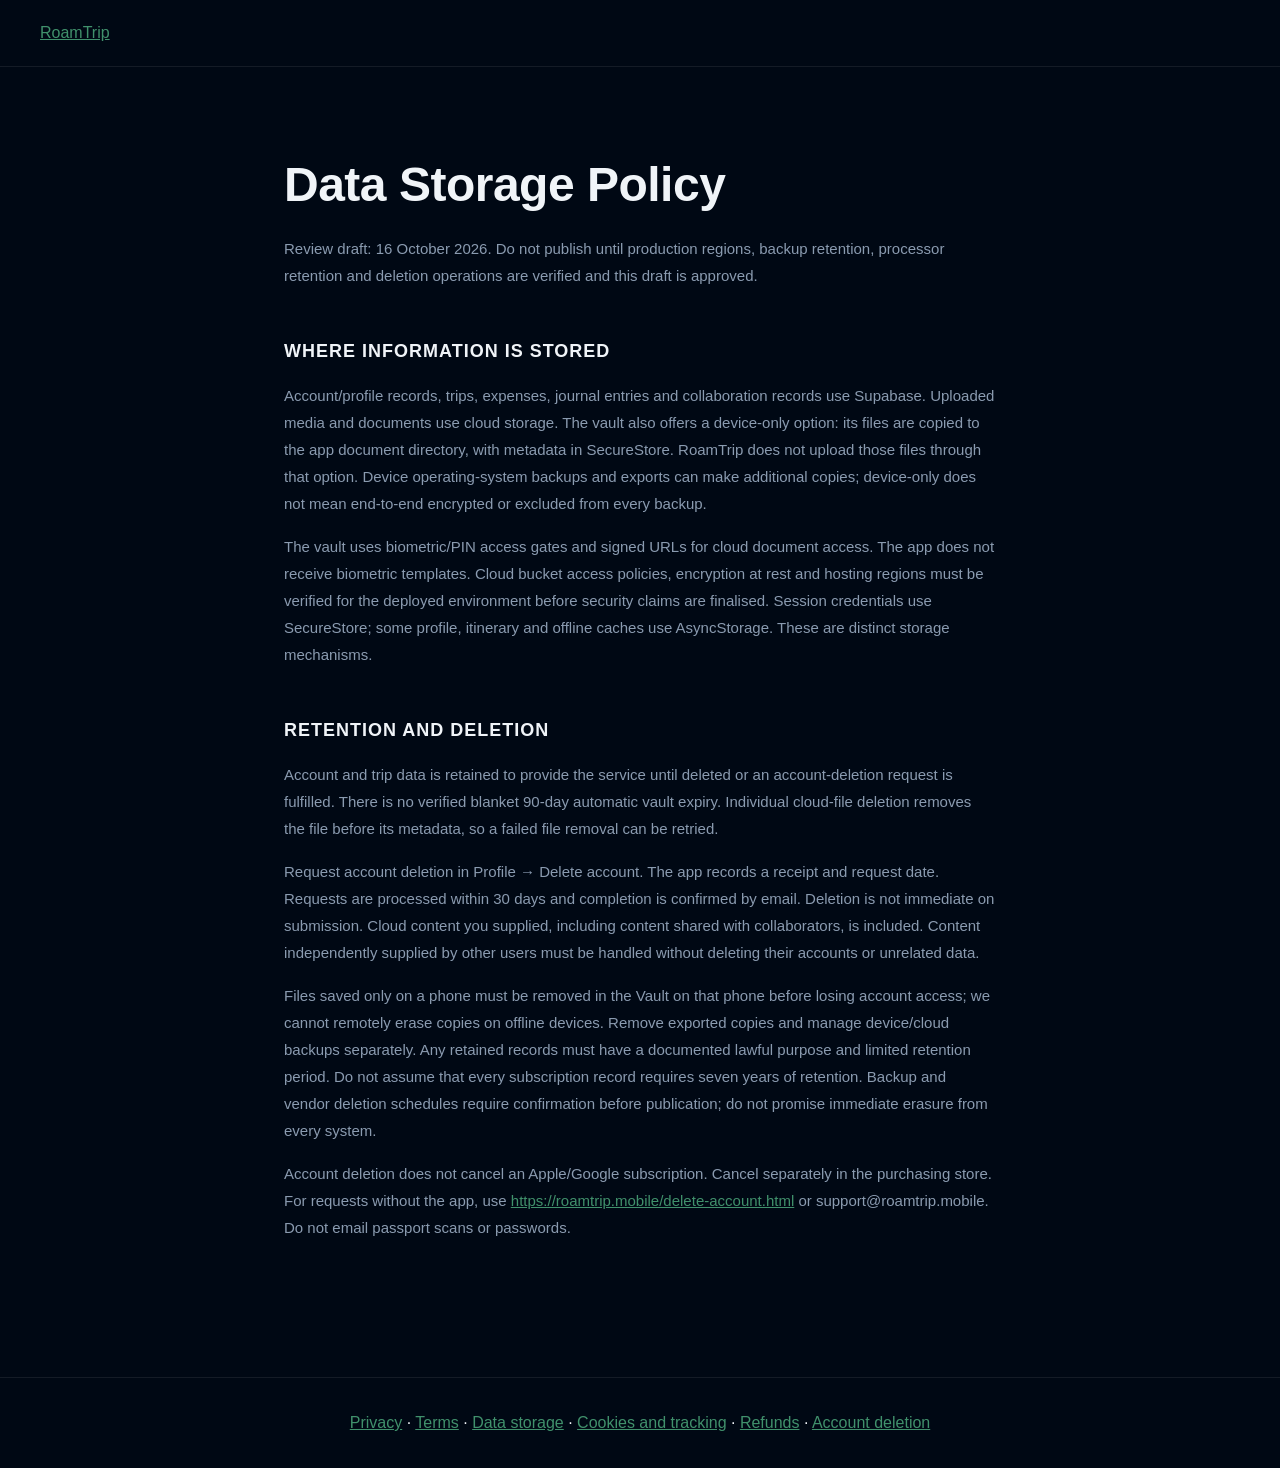
==== data-storage.html @ e72efa3c "Prepare legal policy pages for issue 109 review" ====
<!doctype html>
<html lang="en"><head><meta charset="utf-8"><meta name="viewport" content="width=device-width, initial-scale=1"><meta name="robots" content="noindex"><title>Data Storage Policy — RoamTrip</title><style>
    *, *::before, *::after { box-sizing: border-box; margin: 0; padding: 0; }

    :root {
      --bg: #000814;
      --surface: #0d1b2a;
      --green: #2D6A4F;
      --green-light: #40916C;
      --orange: #E07B39;
      --text: #F0F4F8;
      --muted: #8A9BB0;
      --border: rgba(255,255,255,0.08);
    }

    body {
      font-family: 'Inter', -apple-system, BlinkMacSystemFont, sans-serif;
      background: var(--bg);
      color: var(--text);
      line-height: 1.6;
      -webkit-font-smoothing: antialiased;
    }

    nav {
      display: flex;
      align-items: center;
      justify-content: space-between;
      padding: 20px 40px;
      border-bottom: 1px solid var(--border);
    }

    .nav-logo {
      font-size: 18px;
      font-weight: 900;
      letter-spacing: 3px;
      color: var(--text);
      text-decoration: none;
      text-transform: uppercase;
    }

    .nav-logo span { color: var(--orange); }

    .nav-back {
      color: var(--muted);
      text-decoration: none;
      font-size: 13px;
      font-weight: 500;
      letter-spacing: 1px;
      text-transform: uppercase;
      transition: color 0.2s;
    }

    .nav-back:hover { color: var(--text); }

    .container {
      max-width: 760px;
      margin: 0 auto;
      padding: 80px 24px 120px;
    }

    .eyebrow {
      font-size: 11px;
      font-weight: 700;
      letter-spacing: 4px;
      color: var(--orange);
      text-transform: uppercase;
      margin-bottom: 16px;
    }

    h1 {
      font-size: clamp(32px, 5vw, 48px);
      font-weight: 900;
      letter-spacing: -0.5px;
      margin-bottom: 12px;
    }

    .effective-date {
      color: var(--muted);
      font-size: 14px;
      margin-bottom: 60px;
      padding-bottom: 40px;
      border-bottom: 1px solid var(--border);
    }

    h2 {
      font-size: 18px;
      font-weight: 800;
      letter-spacing: 0.5px;
      color: var(--text);
      margin-top: 48px;
      margin-bottom: 16px;
      text-transform: uppercase;
      letter-spacing: 1px;
    }

    p {
      font-size: 15px;
      color: var(--muted);
      line-height: 1.8;
      margin-bottom: 16px;
    }

    ul {
      list-style: none;
      margin-bottom: 16px;
    }

    ul li {
      font-size: 15px;
      color: var(--muted);
      line-height: 1.8;
      padding-left: 20px;
      position: relative;
      margin-bottom: 8px;
    }

    ul li::before {
      content: '—';
      position: absolute;
      left: 0;
      color: var(--green-light);
    }

    a { color: var(--green-light); }
    a:hover { color: var(--text); }

    .highlight-box {
      background: var(--surface);
      border: 1px solid var(--border);
      border-left: 3px solid var(--green-light);
      border-radius: 4px;
      padding: 20px 24px;
      margin: 24px 0;
    }

    .highlight-box p {
      margin: 0;
      font-size: 14px;
    }

    footer {
      border-top: 1px solid var(--border);
      padding: 32px 40px;
      text-align: center;
    }

    footer p {
      font-size: 13px;
      color: var(--muted);
    }
  </style></head><body><nav><a href="/">RoamTrip</a></nav><main class="container"><h1>Data Storage Policy</h1>
<p>Review draft: 16 October 2026. Do not publish until production regions, backup retention, processor retention and deletion operations are verified and this draft is approved.</p>
<h2>Where information is stored</h2>
<p>Account/profile records, trips, expenses, journal entries and collaboration records use Supabase. Uploaded media and documents use cloud storage. The vault also offers a device-only option: its files are copied to the app document directory, with metadata in SecureStore. RoamTrip does not upload those files through that option. Device operating-system backups and exports can make additional copies; device-only does not mean end-to-end encrypted or excluded from every backup.</p>
<p>The vault uses biometric/PIN access gates and signed URLs for cloud document access. The app does not receive biometric templates. Cloud bucket access policies, encryption at rest and hosting regions must be verified for the deployed environment before security claims are finalised. Session credentials use SecureStore; some profile, itinerary and offline caches use AsyncStorage. These are distinct storage mechanisms.</p>
<h2>Retention and deletion</h2>
<p>Account and trip data is retained to provide the service until deleted or an account-deletion request is fulfilled. There is no verified blanket 90-day automatic vault expiry. Individual cloud-file deletion removes the file before its metadata, so a failed file removal can be retried.</p>
<p>Request account deletion in Profile → Delete account. The app records a receipt and request date. Requests are processed within 30 days and completion is confirmed by email. Deletion is not immediate on submission. Cloud content you supplied, including content shared with collaborators, is included. Content independently supplied by other users must be handled without deleting their accounts or unrelated data.</p>
<p>Files saved only on a phone must be removed in the Vault on that phone before losing account access; we cannot remotely erase copies on offline devices. Remove exported copies and manage device/cloud backups separately. Any retained records must have a documented lawful purpose and limited retention period. Do not assume that every subscription record requires seven years of retention. Backup and vendor deletion schedules require confirmation before publication; do not promise immediate erasure from every system.</p>
<p>Account deletion does not cancel an Apple/Google subscription. Cancel separately in the purchasing store. For requests without the app, use <a href="https://roamtrip.mobile/delete-account.html">https://roamtrip.mobile/delete-account.html</a> or support@roamtrip.mobile. Do not email passport scans or passwords.</p></main><footer><a href="privacy.html">Privacy</a> · <a href="terms.html">Terms</a> · <a href="data-storage.html">Data storage</a> · <a href="cookies.html">Cookies and tracking</a> · <a href="refunds.html">Refunds</a> · <a href="delete-account.html">Account deletion</a></footer></body></html>
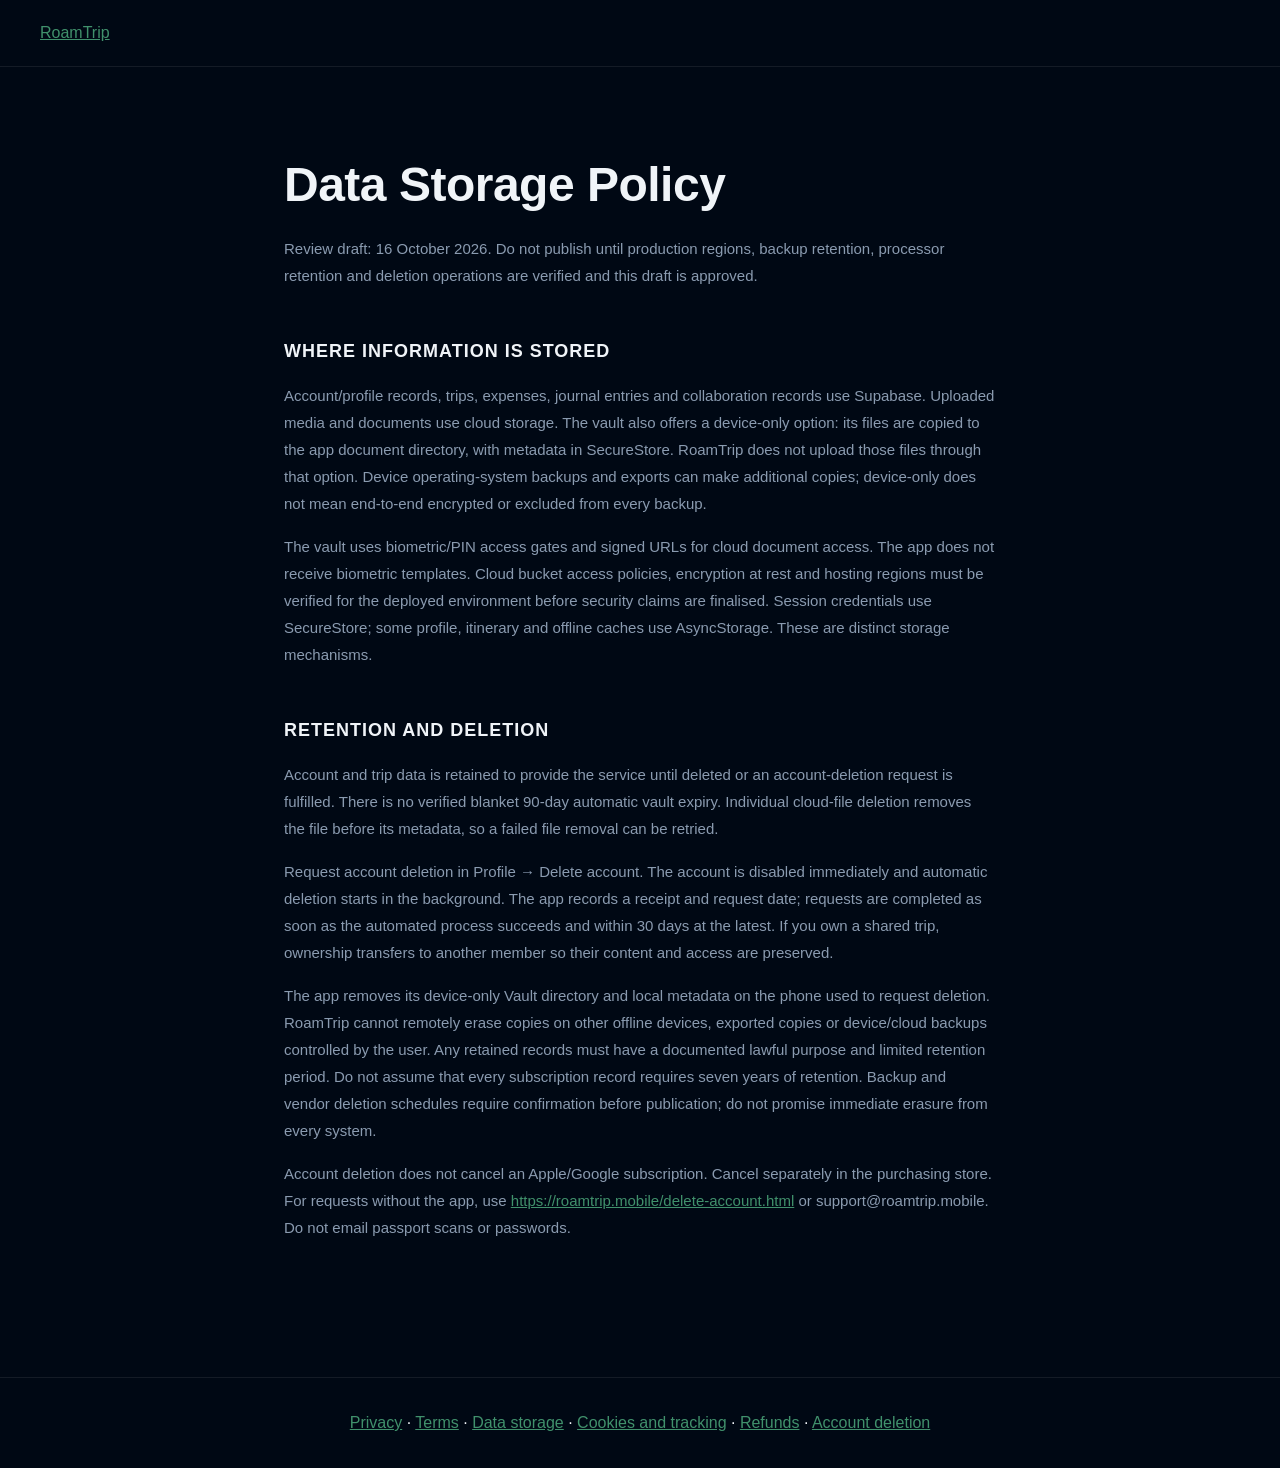
==== commit f57d1df3: "Describe automatic account deletion" ====
--- a/data-storage.html
+++ b/data-storage.html
@@ -155,6 +155,6 @@
 <p>The vault uses biometric/PIN access gates and signed URLs for cloud document access. The app does not receive biometric templates. Cloud bucket access policies, encryption at rest and hosting regions must be verified for the deployed environment before security claims are finalised. Session credentials use SecureStore; some profile, itinerary and offline caches use AsyncStorage. These are distinct storage mechanisms.</p>
 <h2>Retention and deletion</h2>
 <p>Account and trip data is retained to provide the service until deleted or an account-deletion request is fulfilled. There is no verified blanket 90-day automatic vault expiry. Individual cloud-file deletion removes the file before its metadata, so a failed file removal can be retried.</p>
-<p>Request account deletion in Profile → Delete account. The app records a receipt and request date. Requests are processed within 30 days and completion is confirmed by email. Deletion is not immediate on submission. Cloud content you supplied, including content shared with collaborators, is included. Content independently supplied by other users must be handled without deleting their accounts or unrelated data.</p>
-<p>Files saved only on a phone must be removed in the Vault on that phone before losing account access; we cannot remotely erase copies on offline devices. Remove exported copies and manage device/cloud backups separately. Any retained records must have a documented lawful purpose and limited retention period. Do not assume that every subscription record requires seven years of retention. Backup and vendor deletion schedules require confirmation before publication; do not promise immediate erasure from every system.</p>
+<p>Request account deletion in Profile → Delete account. The account is disabled immediately and automatic deletion starts in the background. The app records a receipt and request date; requests are completed as soon as the automated process succeeds and within 30 days at the latest. If you own a shared trip, ownership transfers to another member so their content and access are preserved.</p>
+<p>The app removes its device-only Vault directory and local metadata on the phone used to request deletion. RoamTrip cannot remotely erase copies on other offline devices, exported copies or device/cloud backups controlled by the user. Any retained records must have a documented lawful purpose and limited retention period. Do not assume that every subscription record requires seven years of retention. Backup and vendor deletion schedules require confirmation before publication; do not promise immediate erasure from every system.</p>
 <p>Account deletion does not cancel an Apple/Google subscription. Cancel separately in the purchasing store. For requests without the app, use <a href="https://roamtrip.mobile/delete-account.html">https://roamtrip.mobile/delete-account.html</a> or support@roamtrip.mobile. Do not email passport scans or passwords.</p></main><footer><a href="privacy.html">Privacy</a> · <a href="terms.html">Terms</a> · <a href="data-storage.html">Data storage</a> · <a href="cookies.html">Cookies and tracking</a> · <a href="refunds.html">Refunds</a> · <a href="delete-account.html">Account deletion</a></footer></body></html>
